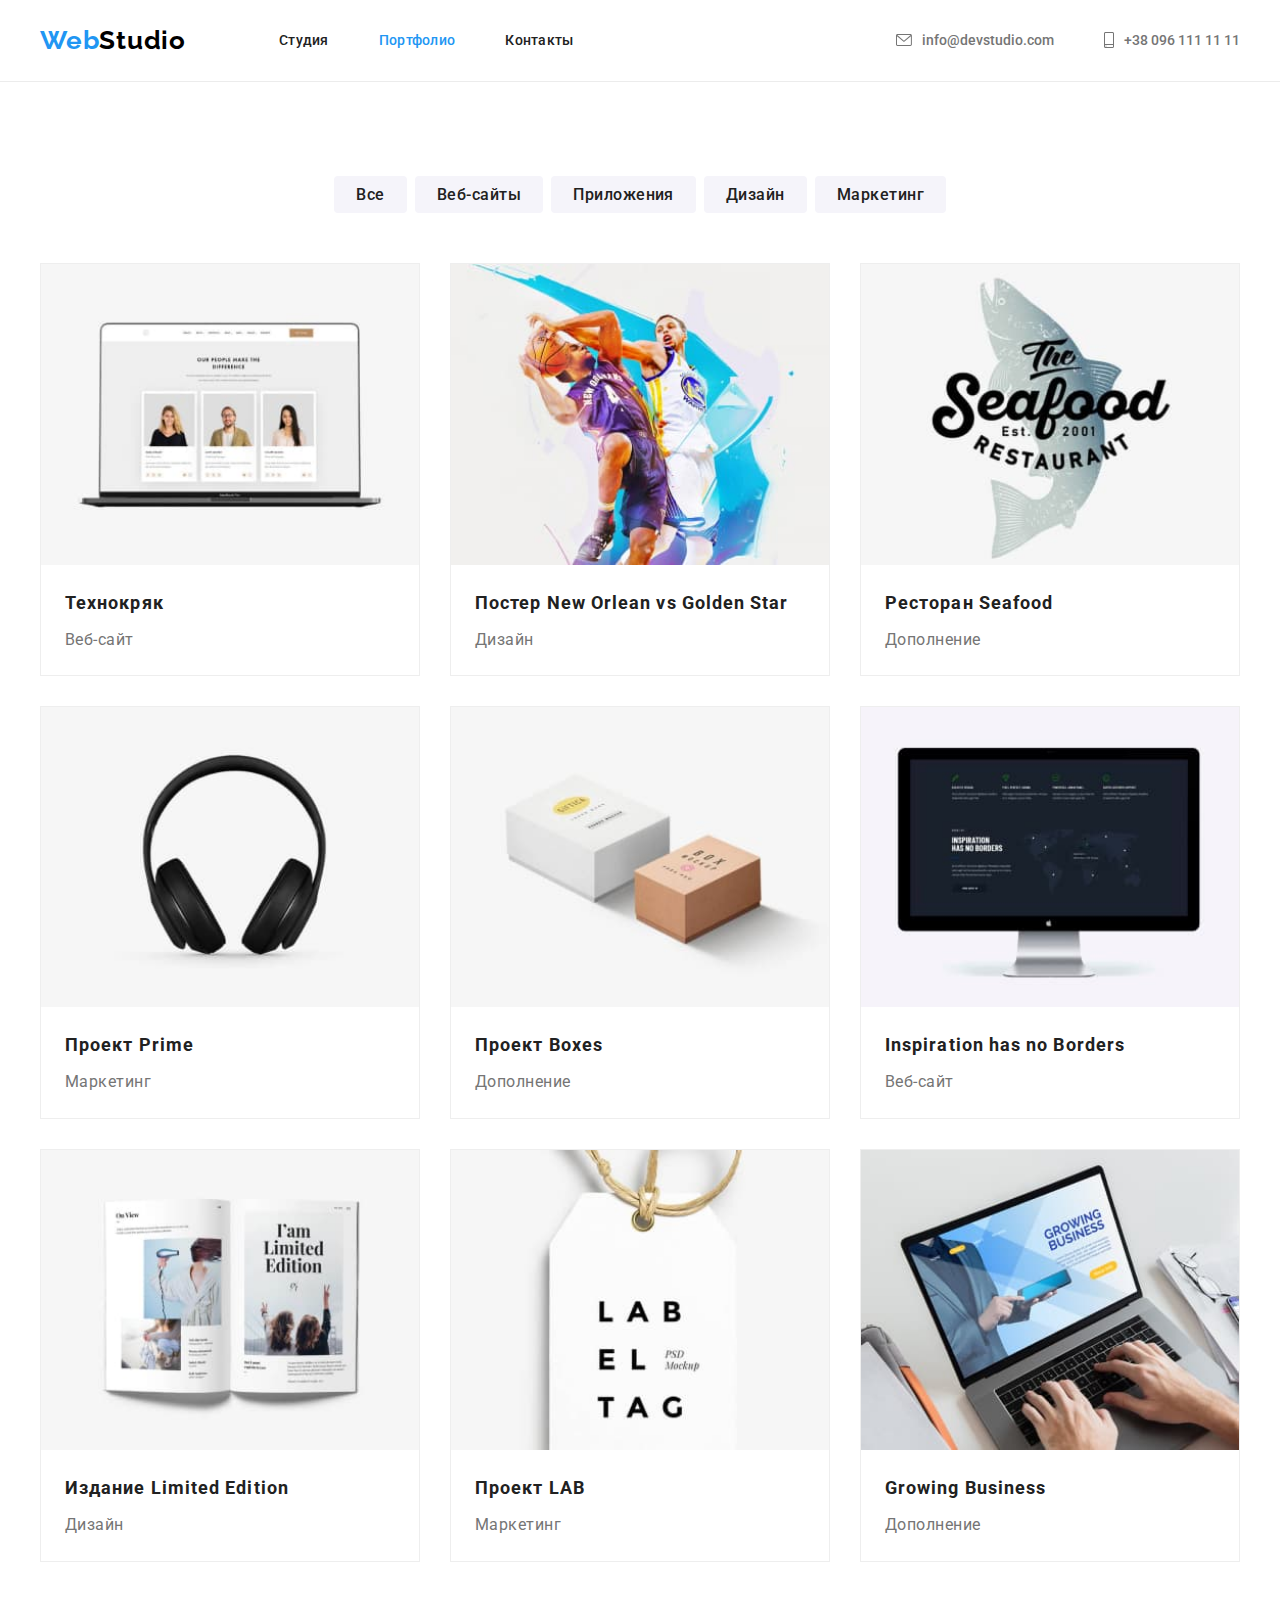
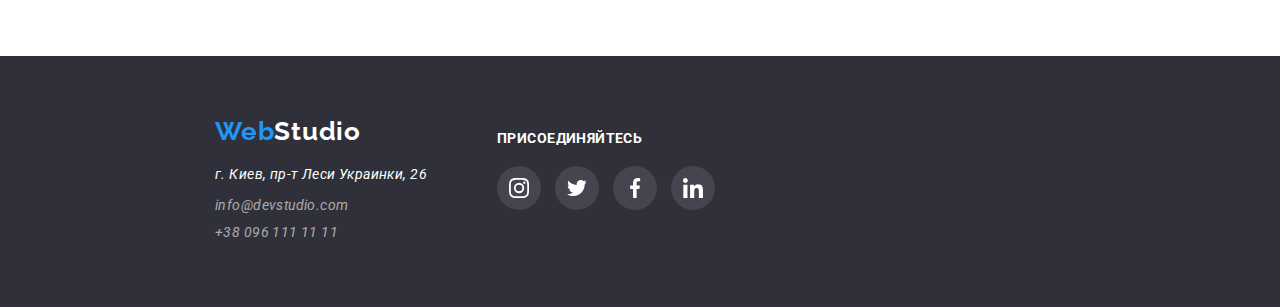
==== portfolio.html @ 1db094ba "добавил файлы проекта" ====
<!DOCTYPE html>
<html lang="ru">
  <head>
    <meta charset="UTF-8" />
    <meta name="viewport" content="width=device-width, initial-scale=1.0" />
    <title>Document</title>
    <link rel="preconnect" href="https://fonts.googleapis.com" />
    <link rel="preconnect" href="https://fonts.gstatic.com" crossorigin />
    <link
      href="https://fonts.googleapis.com/css2?family=Raleway:wght@700&family=Roboto:wght@400;500;700;900&display=swap"
      rel="stylesheet"
    />
    <link
      rel="stylesheet"
      href="https://cdnjs.cloudflare.com/ajax/libs/modern-normalize/2.0.0/modern-normalize.min.css"
    />
    <link rel="stylesheet" href="./css/styles.css" />
  </head>
  <body class="page">
    <!--Шапка сайта-->
    <header class="header">
      <div class="container main-nav">
        <nav class="nav">
          <a class="logo link" href="./index.html" aria-label="Логотип">
            <span class="web">Web</span>Studio
          </a>

          <ul class="site-nav list">
            <li class="nav-item">
              <a class="link" href="./index.html" aria-label="Студия">Студия</a>
            </li>
            <li class="nav-item">
              <a class="link current" href="" aria-label="Портфолио"
                >Портфолио</a
              >
            </li>
            <li class="nav-item">
              <a class="link" href="" aria-label="Контакты">Контакты</a>
            </li>
          </ul>
        </nav>

        <ul class="auth-nav list">
          <li class="nav-item">
            <a class="link" href="mailto:info@devstudio.com" aria-label="Имейл">
              <svg class="auth-icon" width="16" height="12">
                <use href="./images/sprite/sprite.svg#icon-envelope"></use>
              </svg>
              info@devstudio.com
            </a>
          </li>
          <li class="nav-item">
            <a
              class="phone-link link"
              href="tel:+38 096 111 11 11"
              aria-label="Телефон"
            >
              <svg class="auth-icon" width="10" height="16">
                <use href="./images/sprite/sprite.svg#icon-smartphone"></use>
              </svg>
              +38 096 111 11 11
            </a>
          </li>
        </ul>
      </div>
    </header>

    <!-- Проекты -->
    <main>
      <section class="portfolio">
        <div class="container">
          <ul class="filter-buttons list">
            <li class="button">
              <button type="button" aria-label="Все">Все</button>
            </li>
            <li class="button">
              <button type="button" aria-label="Веб-сайты">Веб-сайты</button>
            </li>
            <li class="button">
              <button type="button" aria-label="Приложения">Приложения</button>
            </li>
            <li class="button">
              <button type="button" aria-label="Дизайн">Дизайн</button>
            </li>
            <li class="button">
              <button type="button" aria-label="Маркетинг">Маркетинг</button>
            </li>
          </ul>
        </div>

        <div class="container">
          <ul class="list portfolio-items">
            <li class="portfoio-card">
              <article>
                <a class="link" href="">
                  <div class="card-thumb">
                    <img
                      class="card-image"
                      src="./images/portfolio/img1.jpg"
                      alt="фотографии людей на экране ноутбука"
                      width="370"
                    />
                  </div>
                  <div class="card-content">
                    <h3 class="portfolio-title">Технокряк</h3>
                    <p class="project">Веб-сайт</p>
                    <p class="project-description">
                      Lorem ipsum dolor sit amet consectetur adipisicing elit.
                      Possimus placeat corporis ratione? Repellendus repellat
                      sed sequi quidem porro provident consectetur voluptatibus
                      animi! Repudiandae modi reprehenderit, nobis nemo
                      molestias veniam asperiores.
                    </p>
                  </div>
                </a>
              </article>
            </li>

            <li class="portfoio-card">
              <article>
                <a class="link" href="">
                  <div class="card-thumb">
                    <img
                      class="card-image"
                      src="./images/portfolio/img2.jpg"
                      alt="два баскетболиста"
                      width="370"
                    />
                  </div>
                  <div class="card-content">
                    <h3 class="portfolio-title">
                      Постер New Orlean vs Golden Star
                    </h3>
                    <p class="project">Дизайн</p>
                    <p class="project-description">
                      Lorem ipsum dolor sit amet consectetur adipisicing elit.
                      Possimus placeat corporis ratione? Repellendus repellat
                      sed sequi quidem porro provident consectetur voluptatibus
                      animi! Repudiandae modi reprehenderit, nobis nemo
                      molestias veniam asperiores.
                    </p>
                  </div>
                </a>
              </article>
            </li>

            <li class="portfoio-card">
              <article>
                <a class="link" href="">
                  <div class="card-thumb">
                    <img
                      class="card-image"
                      src="./images/portfolio/img3.jpg"
                      alt="логотип ресторана"
                      width="370"
                    />
                  </div>
                  <div class="card-content">
                    <h3 class="portfolio-title">Ресторан Seafood</h3>
                    <p class="project">Дополнение</p>
                    <p class="project-description">
                      Lorem ipsum dolor sit amet consectetur adipisicing elit.
                      Possimus placeat corporis ratione? Repellendus repellat
                      sed sequi quidem porro provident consectetur voluptatibus
                      animi! Repudiandae modi reprehenderit, nobis nemo
                      molestias veniam asperiores.
                    </p>
                  </div>
                </a>
              </article>
            </li>

            <li class="portfoio-card">
              <article>
                <a class="link" href="">
                  <div class="card-thumb">
                    <img
                      class="card-image"
                      src="./images/portfolio/img4.jpg"
                      alt="наушники"
                      width="370"
                    />
                  </div>
                  <div class="card-content">
                    <h3 class="portfolio-title">Проект Prime</h3>
                    <p class="project">Маркетинг</p>
                    <p class="project-description">
                      Lorem ipsum dolor sit amet consectetur adipisicing elit.
                      Possimus placeat corporis ratione? Repellendus repellat
                      sed sequi quidem porro provident consectetur voluptatibus
                      animi! Repudiandae modi reprehenderit, nobis nemo
                      molestias veniam asperiores.
                    </p>
                  </div>
                </a>
              </article>
            </li>

            <li class="portfoio-card">
              <article>
                <a class="link" href="">
                  <div class="card-thumb">
                    <img
                      class="card-image"
                      src="./images/portfolio/img5.jpg"
                      alt="две коробки"
                      width="370"
                    />
                  </div>
                  <div class="card-content">
                    <h3 class="portfolio-title">Проект Boxes</h3>
                    <p class="project">Дополнение</p>
                    <p class="project-description">
                      Lorem ipsum dolor sit amet consectetur adipisicing elit.
                      Possimus placeat corporis ratione? Repellendus repellat
                      sed sequi quidem porro provident consectetur voluptatibus
                      animi! Repudiandae modi reprehenderit, nobis nemo
                      molestias veniam asperiores.
                    </p>
                  </div>
                </a>
              </article>
            </li>

            <li class="portfoio-card">
              <article>
                <a class="link" href="">
                  <div class="card-thumb">
                    <img
                      class="card-image"
                      src="./images/portfolio/img6.jpg"
                      alt="монитор компьютера"
                      width="370"
                    />
                  </div>
                  <div class="card-content">
                    <h3 class="portfolio-title">Inspiration has no Borders</h3>
                    <p class="project">Веб-сайт</p>
                    <p class="project-description">
                      Lorem ipsum dolor sit amet consectetur adipisicing elit.
                      Possimus placeat corporis ratione? Repellendus repellat
                      sed sequi quidem porro provident consectetur voluptatibus
                      animi! Repudiandae modi reprehenderit, nobis nemo
                      molestias veniam asperiores.
                    </p>
                  </div>
                </a>
              </article>
            </li>

            <li class="portfoio-card">
              <article>
                <a class="link" href="">
                  <div class="card-thumb">
                    <img
                      class="card-image"
                      src="./images/portfolio/img7.jpg"
                      alt="открытая книга"
                      width="370"
                    />
                  </div>
                  <div class="card-content">
                    <h3 class="portfolio-title">Издание Limited Edition</h3>
                    <p class="project">Дизайн</p>
                    <p class="project-description">
                      Lorem ipsum dolor sit amet consectetur adipisicing elit.
                      Possimus placeat corporis ratione? Repellendus repellat
                      sed sequi quidem porro provident consectetur voluptatibus
                      animi! Repudiandae modi reprehenderit, nobis nemo
                      molestias veniam asperiores.
                    </p>
                  </div>
                </a>
              </article>
            </li>

            <li class="portfoio-card">
              <article>
                <a class="link" href="">
                  <div class="card-thumb">
                    <img
                      class="card-image"
                      src="./images/portfolio/img8.jpg"
                      alt="ярлык на нитке"
                      width="370"
                    />
                  </div>
                  <div class="card-content">
                    <h3 class="portfolio-title">Проект LAB</h3>
                    <p class="project">Маркетинг</p>
                    <p class="project-description">
                      Lorem ipsum dolor sit amet consectetur adipisicing elit.
                      Possimus placeat corporis ratione? Repellendus repellat
                      sed sequi quidem porro provident consectetur voluptatibus
                      animi! Repudiandae modi reprehenderit, nobis nemo
                      molestias veniam asperiores.
                    </p>
                  </div></a
                >
              </article>
            </li>

            <li class="portfoio-card">
              <article>
                <a class="link" href="">
                  <div class="card-thumb">
                    <img
                      class="card-image"
                      src="./images/portfolio/img9.jpg"
                      alt="человек работющий за ноутбуком"
                      width="370"
                    />
                  </div>
                  <div class="card-content">
                    <h3 class="portfolio-title">Growing Business</h3>
                    <p class="project">Дополнение</p>
                    <p class="project-description">
                      Lorem ipsum dolor sit amet consectetur adipisicing elit.
                      Possimus placeat corporis ratione? Repellendus repellat
                      sed sequi quidem porro provident consectetur voluptatibus
                      animi! Repudiandae modi reprehenderit, nobis nemo
                      molestias veniam asperiores.
                    </p>
                  </div>
                </a>
              </article>
            </li>
          </ul>
        </div>
      </section>
    </main>

    <!--Подвал-->
    <footer class="main-footer">
      <div class="footer-address">
        <a class="logo link" href="/index.html" aria-label="Логотип">
          <span class="web">Web</span>Studio
        </a>
        <address>
          <p class="location">г. Киев, пр-т Леси Украинки, 26</p>
        </address>
        <address>
          <ul class="list">
            <li class="address-element">
              <a
                class="link"
                href="mailto:info@devstudio.com"
                aria-label="Имейл"
                >info@devstudio.com</a
              >
            </li>
            <li class="address-element">
              <a class="link" href="tel:+38 096 111 11 11" aria-label="Телефон"
                >+38 096 111 11 11</a
              >
            </li>
          </ul>
        </address>
      </div>
      <div class="footer-networks">
        <h3 class="networks-title">Присоединяйтесь</h3>
        <a class="footer-link" href="" aria-label="Инстаграм">
          <svg class="icon-footer">
            <use href="./images/sprite/sprite.svg#icon-footer-instagram"></use>
          </svg>
        </a>
        <a class="footer-link" href="" aria-label="Твиттер">
          <svg class="icon-footer">
            <use href="./images/sprite/sprite.svg#icon-footer-Vector"></use>
          </svg>
        </a>
        <a class="footer-link" href="" aria-label="Фейсбук">
          <svg class="icon-footer">
            <use href="./images/sprite/sprite.svg#icon-footer-facebook"></use>
          </svg>
        </a>
        <a class="footer-link" href="" aria-label="Линкедин">
          <svg class="icon-footer">
            <use href="./images/sprite/sprite.svg#icon-footer-linkedin"></use>
          </svg>
        </a>
      </div>
    </footer>
  </body>
</html>
---- css/styles.css ----
:root {
  --header-color: #212121;
  --dark-bg-color: #2f303a;
  --text-color: #757575;
  --primary-background: #ffffff;
  --accent-color: #2196f3;
  --secondary-background: #f5f4fa;
  --additional-background: rgba(47, 48, 58, 0.4);
  --ligo-black: #000000;
  --header-border-color: #ececec;
  --card-border-color: #eeeeee;
  --address-element: rgba(255, 255, 255, 0.6);
  --networks-title: rgba(255, 255, 255, 1);
  --background-icon: rgba(255, 255, 255, 0.1);
  --clients-border: rgba(175, 177, 184, 1);
  --icon-network: #afb1b8;
  --icon-logo: #afb1b8;
  --card-set-gap: 30px;

  --questionable: #f5f5f5;
}

.page {
  background-color: var(--primary-background);
  color: var(--header-color);

  font-family: roboto, sans-serif;
}

img {
  display: block;
  max-width: 100%;
  height: auto;
}

.list {
  list-style: none;
  padding: 0;
  margin: 0;
}

.link {
  text-decoration: none;
}

.header {
  border-bottom: 1px solid var(--header-border-color);
}

.container {
  width: 1230px;
  padding-left: 15px;
  padding-right: 15px;
  margin-left: auto;
  margin-right: auto;
}

/* Шапка */
.main-nav {
  display: flex;
  align-items: center;
  /* border-bottom: 1px solid tomato; */
}

.nav {
  display: flex;
  align-items: center;
}

header .logo {
  color: var(--ligo-black);
  font-family: raleway;

  font-size: 26px;
  font-weight: 700;
  line-height: normal;
  letter-spacing: 0.78px;
}

.web {
  color: var(--accent-color);
}

.logo:hover,
.logo:focus {
  color: var(--accent-color);
}

.site-nav {
  display: flex;
  margin-left: 93px;
}

/* .site-nav .nav-item:not(:last-child) {
  margin-right: 50px;
} */

.site-nav .nav-item + .nav-item {
  margin-left: 50px;
}

.site-nav .link {
  display: block;
  padding-top: 32px;
  padding-bottom: 32px;

  color: var(--header-color);

  font-size: 14px;
  font-weight: 500;
  line-height: normal;
  letter-spacing: 0.28px;
}

.site-nav .link:hover,
.site-nav .link:focus {
  color: var(--accent-color);
}

.site-nav .link.current {
  color: var(--accent-color);
}

.auth-nav {
  display: flex;
  margin-left: auto;
}

.auth-nav .nav-item + .nav-item {
  margin-left: 50px;
}

.auth-nav .link {
  display: flex;
  align-items: center;
  padding-top: 32px;
  padding-bottom: 32px;

  color: var(--text-color);

  font-size: 14px;
  font-weight: 500;
  line-height: 1.2;
  letter-spacing: 2%;
}

.auth-icon {
  margin-right: 10px;

  fill: currentColor;
}
.auth-nav .link:hover,
.auth-nav .link:focus {
  color: var(--accent-color);
}

/* Герой */
.hero {
  text-align: center;
}

.overlay {
  max-width: 1600px;
  height: 600px;
  padding: 200px 0;
  margin: 0 auto;

  background-color: var(--dark-bg-color);
  background-image: linear-gradient(
      to right,
      var(--additional-background),
      var(--additional-background)
    ),
    url("../images/hero/hero.jpg");
  background-repeat: no-repeat;
  background-position: center;
  background-size: cover;
}

.hero-text {
  margin-top: 0;
  margin-bottom: 30px;

  color: var(--primary-background);
  text-shadow: 0px 4px 4px rgba(0, 0, 0, 0.25);

  font-size: 44px;
  font-weight: 900;
  line-height: 1.4;
  letter-spacing: 2.64px;
  text-transform: uppercase;
}

.hero-button {
  border: none;
  border-radius: 4px;
  padding: 10px 32px;
  text-align: center;

  background-color: var(--accent-color);
  color: #fff;

  text-align: center;
  font-size: 16px;
  font-weight: 700;
  line-height: 1.9;
  letter-spacing: 0.96px;

  cursor: pointer;
}

/* Преимущества */
.hide-title {
  opacity: 0;
  margin-top: 0;
  margin-bottom: 0;
}

.advantages {
  padding-top: 94px;
}

.advantages-items {
  display: flex;
  flex-wrap: wrap;
  justify-content: space-between;

  font-size: 14px;
  font-weight: 700;
  line-height: normal;
  letter-spacing: 0.42px;
  text-transform: uppercase;
}

/* .advantages-items .item-advantage + .item-advantage {
  margin-left: 30px;
} */

.item-advantage {
  width: 270px;
}

.icon-thumb {
  display: flex;
  margin-bottom: 30px;
  height: 120px;
  align-items: center;
  justify-content: center;
  border-radius: 4px;
  background-color: var(--secondary-background);
}

.icon-advantage {
  width: 70px;
  height: 70px;
}

.advantages-title {
  margin-top: 0;
  margin-bottom: 10px;

  font-size: 14px;
  font-weight: 700;
  line-height: 1.2;
  letter-spacing: 0.03em;
  text-align: left;
}

.advantages-items .content {
  margin: 0;

  color: var(--text-color);

  font-size: 14px;
  font-weight: 400;
  line-height: 1.7;
  letter-spacing: 0.42px;
}

/* Чем мы занимаемся */
.classes {
  padding-top: 94px;
  padding-bottom: 94px;
}

.classes-title,
.team-title,
.client-title {
  margin-top: 0;
  margin-bottom: 50px;

  text-align: center;
  font-size: 36px;
  font-weight: 700;
  line-height: normal;
  letter-spacing: 1.08px;
}

.classes-items {
  display: flex;
  flex-wrap: wrap;
  justify-content: space-between;
}

/* Наша команда */
.our-team {
  max-width: 1600px;
  margin: 0 auto;
  padding-top: 94px;
  padding-bottom: 94px;

  background-color: var(--secondary-background);
}

.team {
  display: flex;
  flex-wrap: wrap;
  justify-content: space-between;
  text-align: center;
}

.team-card {
  width: 270px;
  height: 428px;
  background-color: var(--primary-background);
  border-radius: 0px 0px 4px 4px;

  box-shadow: 0px 2px 1px 0px rgba(0, 0, 0, 0.2),
    0px 1px 1px 0px rgba(0, 0, 0, 0.14), 0px 1px 3px 0px rgba(0, 0, 0, 0.12);
}

.command-title {
  margin-top: 30px;
  margin-bottom: 10px;

  text-align: center;
  font-size: 16px;
  font-weight: 500;
  line-height: normal;
  letter-spacing: 0.48px;
}

.team .speciality {
  margin: 0 0 16px 0;

  color: var(--text-color);

  text-align: center;
  font-size: 16px;
  font-weight: 400;
  line-height: normal;
  letter-spacing: 0.48px;
}

.team-link {
  display: inline-flex;
  justify-content: center;
  align-items: center;
  width: 44px;
  height: 44px;
  margin-bottom: 30px;
  border-radius: 50%;
  background-size: 20px;
  background-repeat: no-repeat;
  background-position: center;
  color: var(--icon-network);
}

.team-link:not(:last-child) {
  margin-right: 10px;
}

.team-link:hover,
.team-link:focus {
  background-color: var(--accent-color);
  color: var(--primary-background);
}

.icon-network {
  width: 20px;
  height: 20px;

  fill: currentColor;
}

/* Постоянные клиенты */
.clients {
  padding-top: 94px;
  padding-bottom: 94px;

  text-align: center;
}

.logos-clients {
  display: inline-flex;
  justify-content: center;
  align-items: center;
  width: 170px;
  height: 92px;
  border: 1px solid var(--clients-border);
  border-radius: 4px;
  background-size: 106px 60px;
  background-repeat: no-repeat;
  background-position: center;
  color: var(--icon-logo);
}

.logos-clients:not(:last-child) {
  margin-right: 30px;
}

.logos-clients:hover,
.logos-clients:focus {
  border-color: var(--accent-color);
  color: var(--accent-color);
}

.icon-logo {
  width: 160px;
  height: 60px;

  fill: currentColor;
}

/* Подвал */
.main-footer {
  display: flex;
  max-width: 1600px;
  height: 251px;
  padding: 60px 0 60px 215px;
  margin: 0 auto;

  background-color: var(--dark-bg-color);
}

.footer-address {
  margin-right: 70px;
}

footer .logo {
  display: inline-block;
  margin-bottom: 20px;

  color: var(--primary-background);
  font-family: raleway;

  font-size: 26px;
  font-weight: 700;
  line-height: normal;
  letter-spacing: 0.78px;
}

address .location {
  margin-top: 0;

  color: var(--primary-background);

  font-size: 14px;
  font-weight: 400;
  line-height: 1.2;
  letter-spacing: 0.42px;
}

.address-element .link {
  display: inline-block;
  margin-bottom: 9px;

  color: var(--address-element);

  font-size: 14px;
  font-weight: 400;
  line-height: 1.2;
  letter-spacing: 0.42px;
}

.networks-title {
  margin-bottom: 20px;

  color: var(--networks-title);

  font-family: Roboto;
  font-size: 14px;
  font-weight: 700;
  line-height: 1.2;
  letter-spacing: 0.03em;
  text-align: left;
  text-transform: uppercase;
}

.footer-link {
  display: inline-flex;
  justify-content: center;
  align-items: center;
  width: 44px;
  height: 44px;
  border-radius: 50%;
  background-size: 20px;
  background-repeat: no-repeat;
  background-position: center;
  background-color: var(--background-icon);
}

.footer-link:not(:last-child) {
  margin-right: 10px;
}

.footer-link:hover,
.footer-link:focus {
  background-color: var(--accent-color);
}

.icon-footer {
  width: 20px;
  height: 20px;
}

/* Портфолио */
.portfolio {
  padding: 94px 0;
}

.filter-buttons {
  display: flex;
  flex-wrap: wrap;
  justify-content: center;
  margin-bottom: 50px;
}

.filter-buttons button {
  display: inline-block;
  min-width: 73px;
  padding: 6px 22px;
  border: none;
  border-radius: 4px;
  text-align: center;
  cursor: pointer;

  color: var(--header-color);
  background-color: var(--secondary-background);

  font-family: inherit; /*явно унаслеуй шрифт от page*/
  font-size: 16px;
  font-weight: 500;
  line-height: 1.6;
  letter-spacing: 0.48px;
}

.filter-buttons .button + .button {
  margin-left: 8px;
}

.filter-buttons button:hover,
.filter-buttons button:focus {
  color: var(--primary-background);
  background-color: var(--accent-color);
  box-shadow: 0px 2px 2px 0px rgba(0, 0, 0, 0.12),
    0px 1px 2px 0px rgba(0, 0, 0, 0.08), 0px 3px 1px 0px rgba(0, 0, 0, 0.1);
}

.portfolio-items {
  display: flex;
  flex-wrap: wrap;

  margin-top: calc(-1 * var(--card-set-gap));
  margin-left: calc(-1 * var(--card-set-gap));
}

.portfoio-card {
  /* calc((100% - кол-во маржинов в строке * значение маржина) / кол-во элементов в строке) */
  width: calc((100% - 60px) / 3);
  flex-basis: calc(100% / 3 - var(--card-set-gap));
  margin-top: var(--card-set-gap);
  margin-left: var(--card-set-gap);
  border-radius: 0px, 0px, 4px, 4px;
  overflow: hidden;
}

.portfoio-card:nth-child(3n) {
  margin-right: 0;
}

.portfoio-card:nth-last-child(-n + 3) {
  margin-bottom: 0;
}

.portfoio-card:hover,
.portfoio-card:focus {
  box-shadow: 1px 4px 6px 0px rgba(0, 0, 0, 0.16),
    0px 4px 4px 0px rgba(0, 0, 0, 0.06), 0px 1px 1px 0px rgba(0, 0, 0, 0.12);
}

/* Альтернатива */
/* .portfoio-card:not(:nth-child(3n)) {
  margin-right: 30px;
}

.portfoio-card:not(:nth-last-child(-n + 3)) {
  margin-bottom: 30px;
} */

.card-thumb {
  border-top: 1px solid var(--card-border-color);
  border-right: 1px solid var(--card-border-color);
  border-left: 1px solid var(--card-border-color);
}

.card-image {
  display: block;
  width: 100%;
}

.card-content {
  padding: 20px 24px;
  border-right: 1px solid var(--card-border-color);
  border-bottom: 1px solid var(--card-border-color);
  border-left: 1px solid var(--card-border-color);
}

.portfolio-title {
  margin-top: 0;
  margin-bottom: 4px;
  /* margin-left: 24px; */

  color: var(--header-color);

  font-size: 18px;
  font-weight: 700;
  line-height: 2;
  letter-spacing: 1.08px;
}

.portfolio-items .project {
  margin-top: 0;
  margin-bottom: 0;

  color: var(--text-color);

  font-size: 16px;
  font-weight: 400;
  line-height: 1.9;
  letter-spacing: 0.48px;
}

.portfolio-items .project-description {
  display: none;
  margin: 0;

  color: var(--text-color);
}
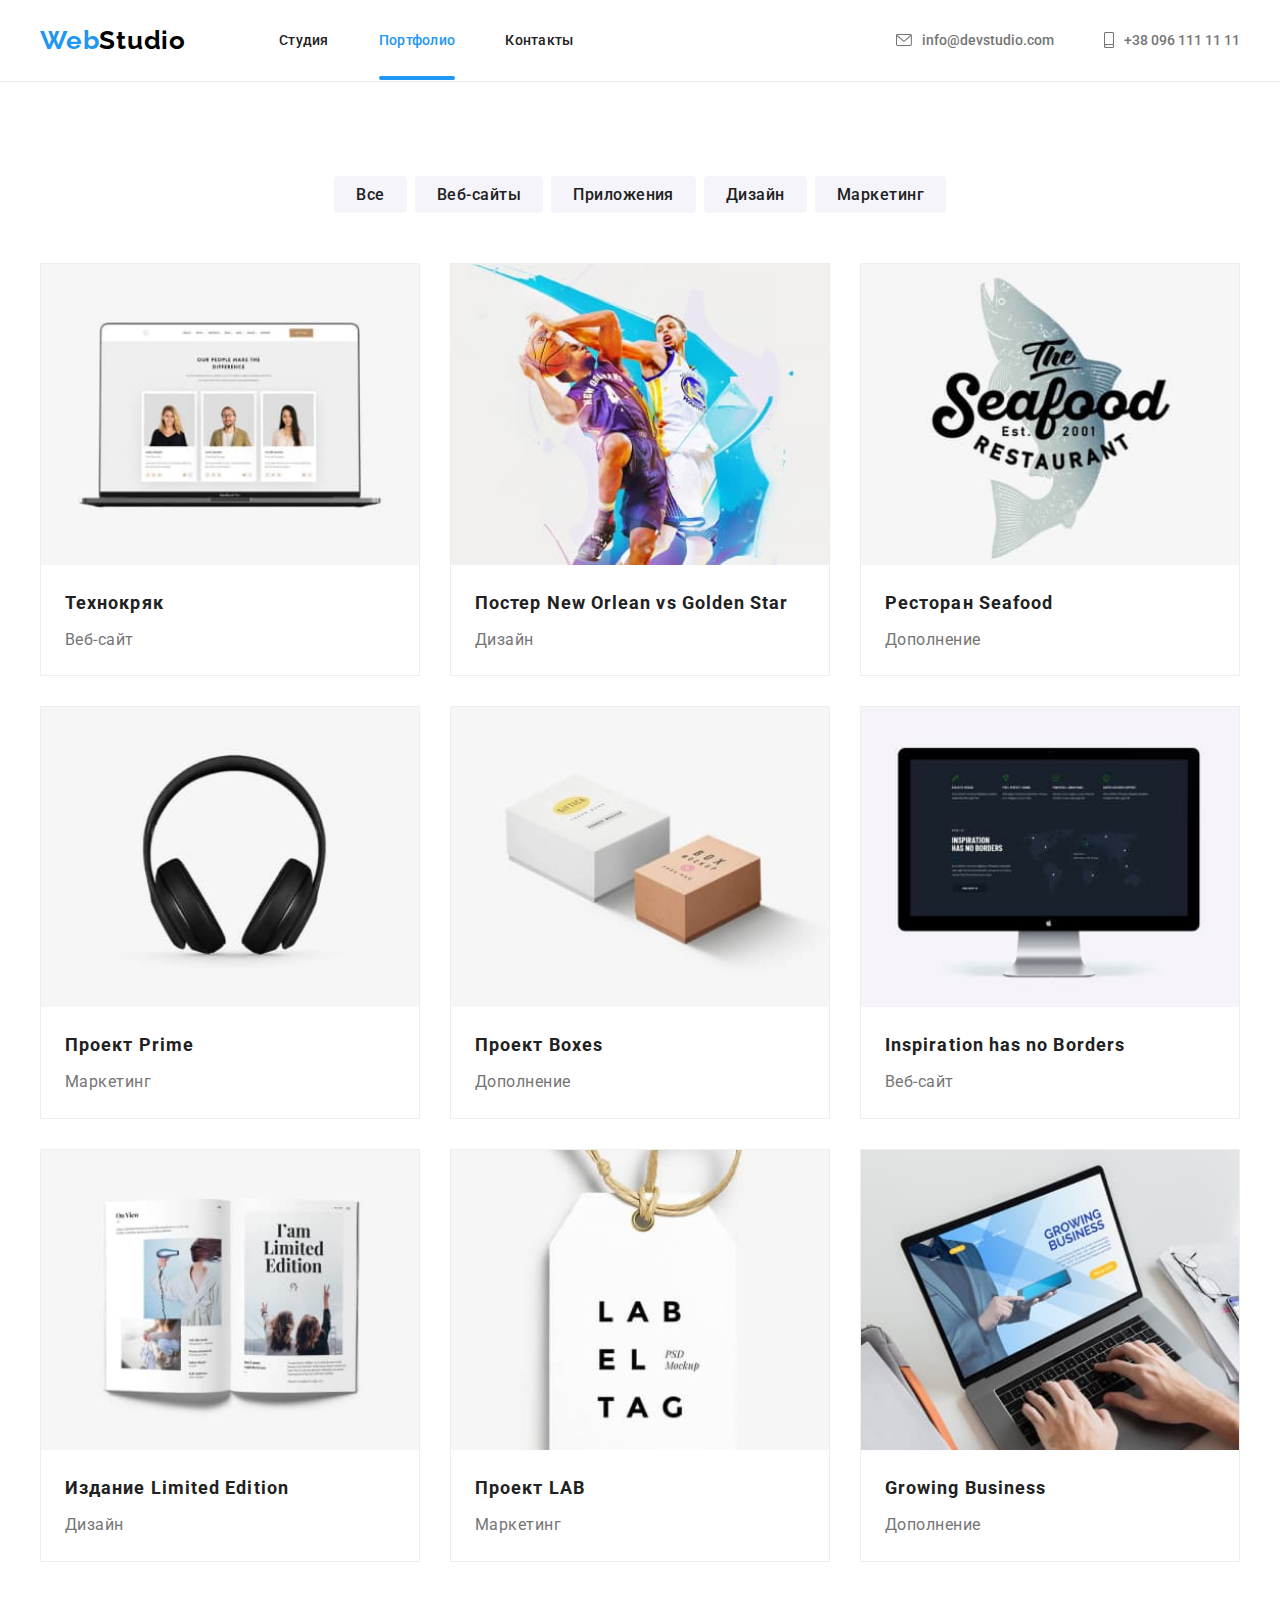
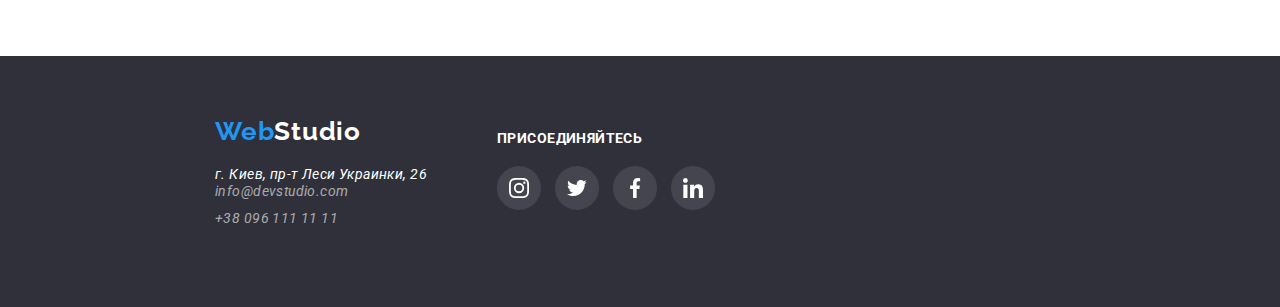
==== commit 195f4921: "сделал ховер-бекдроп на карточку в портфолио" ====
--- a/portfolio.html
+++ b/portfolio.html
@@ -21,28 +21,34 @@
     <header class="header">
       <div class="container main-nav">
         <nav class="nav">
-          <a class="logo link" href="./index.html" aria-label="Логотип">
+          <a class="logo" href="./index.html" aria-label="Логотип">
             <span class="web">Web</span>Studio
           </a>
 
           <ul class="site-nav list">
             <li class="nav-item">
-              <a class="link" href="./index.html" aria-label="Студия">Студия</a>
+              <a class="nav-link" href="./index.html" aria-label="Студия"
+                >Студия</a
+              >
             </li>
             <li class="nav-item">
-              <a class="link current" href="" aria-label="Портфолио"
+              <a class="nav-link current" href="" aria-label="Портфолио"
                 >Портфолио</a
               >
             </li>
             <li class="nav-item">
-              <a class="link" href="" aria-label="Контакты">Контакты</a>
+              <a class="nav-link" href="" aria-label="Контакты">Контакты</a>
             </li>
           </ul>
         </nav>
 
         <ul class="auth-nav list">
           <li class="nav-item">
-            <a class="link" href="mailto:info@devstudio.com" aria-label="Имейл">
+            <a
+              class="auth-link"
+              href="mailto:info@devstudio.com"
+              aria-label="Имейл"
+            >
               <svg class="auth-icon" width="16" height="12">
                 <use href="./images/sprite/sprite.svg#icon-envelope"></use>
               </svg>
@@ -51,7 +57,7 @@
           </li>
           <li class="nav-item">
             <a
-              class="phone-link link"
+              class="auth-link"
               href="tel:+38 096 111 11 11"
               aria-label="Телефон"
             >
@@ -333,7 +339,7 @@
     <!--Подвал-->
     <footer class="main-footer">
       <div class="footer-address">
-        <a class="logo link" href="/index.html" aria-label="Логотип">
+        <a class="logo" href="/index.html" aria-label="Логотип">
           <span class="web">Web</span>Studio
         </a>
         <address>
@@ -343,14 +349,17 @@
           <ul class="list">
             <li class="address-element">
               <a
-                class="link"
+                class="address-link"
                 href="mailto:info@devstudio.com"
                 aria-label="Имейл"
                 >info@devstudio.com</a
               >
             </li>
             <li class="address-element">
-              <a class="link" href="tel:+38 096 111 11 11" aria-label="Телефон"
+              <a
+                class="address-link"
+                href="tel:+38 096 111 11 11"
+                aria-label="Телефон"
                 >+38 096 111 11 11</a
               >
             </li>
--- a/css/styles.css
+++ b/css/styles.css
@@ -1,6 +1,7 @@
 :root {
   --header-color: #212121;
   --dark-bg-color: #2f303a;
+  --trans-bg-color: rgba(47, 48, 58, 80%);
   --text-color: #757575;
   --primary-background: #ffffff;
   --accent-color: #2196f3;
@@ -27,6 +28,14 @@
   font-family: roboto, sans-serif;
 }
 
+a {
+  text-decoration: none;
+}
+
+p {
+  margin: 0;
+}
+
 img {
   display: block;
   max-width: 100%;
@@ -37,10 +46,6 @@
   list-style: none;
   padding: 0;
   margin: 0;
-}
-
-.link {
-  text-decoration: none;
 }
 
 .header {
@@ -99,7 +104,9 @@
   margin-left: 50px;
 }
 
-.site-nav .link {
+.nav-link {
+  position: relative;
+
   display: block;
   padding-top: 32px;
   padding-bottom: 32px;
@@ -112,13 +119,32 @@
   letter-spacing: 0.28px;
 }
 
-.site-nav .link:hover,
-.site-nav .link:focus {
+.nav-link:hover,
+.nav-link:focus {
   color: var(--accent-color);
 }
 
-.site-nav .link.current {
+.nav-link.current {
   color: var(--accent-color);
+}
+
+.nav-link::after {
+  position: absolute;
+  bottom: 0;
+
+  content: "";
+  display: block;
+  width: 100%;
+  height: 4px;
+  border-radius: 2px;
+
+  background-color: var(--accent-color);
+
+  opacity: 0;
+}
+
+.nav-link.current::after {
+  opacity: 1;
 }
 
 .auth-nav {
@@ -130,7 +156,7 @@
   margin-left: 50px;
 }
 
-.auth-nav .link {
+.auth-link {
   display: flex;
   align-items: center;
   padding-top: 32px;
@@ -149,8 +175,8 @@
 
   fill: currentColor;
 }
-.auth-nav .link:hover,
-.auth-nav .link:focus {
+.auth-link:hover,
+.auth-link:focus {
   color: var(--accent-color);
 }
 
@@ -300,6 +326,36 @@
   display: flex;
   flex-wrap: wrap;
   justify-content: space-between;
+}
+
+.class-item {
+  position: relative;
+  display: flex;
+}
+
+.class-category {
+  position: absolute;
+
+  width: 100%;
+  height: 70px;
+  bottom: 0;
+
+  background-color: var(--trans-bg-color);
+}
+
+.category-title {
+  padding: 27px 0;
+
+  font-family: Roboto;
+  font-style: normal;
+  font-weight: bold;
+  font-size: 14px;
+  line-height: 1.14;
+  text-align: center;
+  letter-spacing: 0.03em;
+  text-transform: uppercase;
+
+  color: var(--primary-background);
 }
 
 /* Наша команда */
@@ -461,7 +517,7 @@
   letter-spacing: 0.42px;
 }
 
-.address-element .link {
+.address-link {
   display: inline-block;
   margin-bottom: 9px;
 
@@ -599,9 +655,28 @@
 } */
 
 .card-thumb {
+  position: relative;
+
+  display: flex;
   border-top: 1px solid var(--card-border-color);
   border-right: 1px solid var(--card-border-color);
   border-left: 1px solid var(--card-border-color);
+}
+
+.card-thumb::after {
+  position: absolute;
+
+  content: "";
+  width: 100%;
+  height: 100%;
+  background-color: red;
+
+  opacity: 0;
+}
+
+.card-thumb:hover::after,
+.card-thumb:focus::after {
+  opacity: 1;
 }
 
 .card-image {
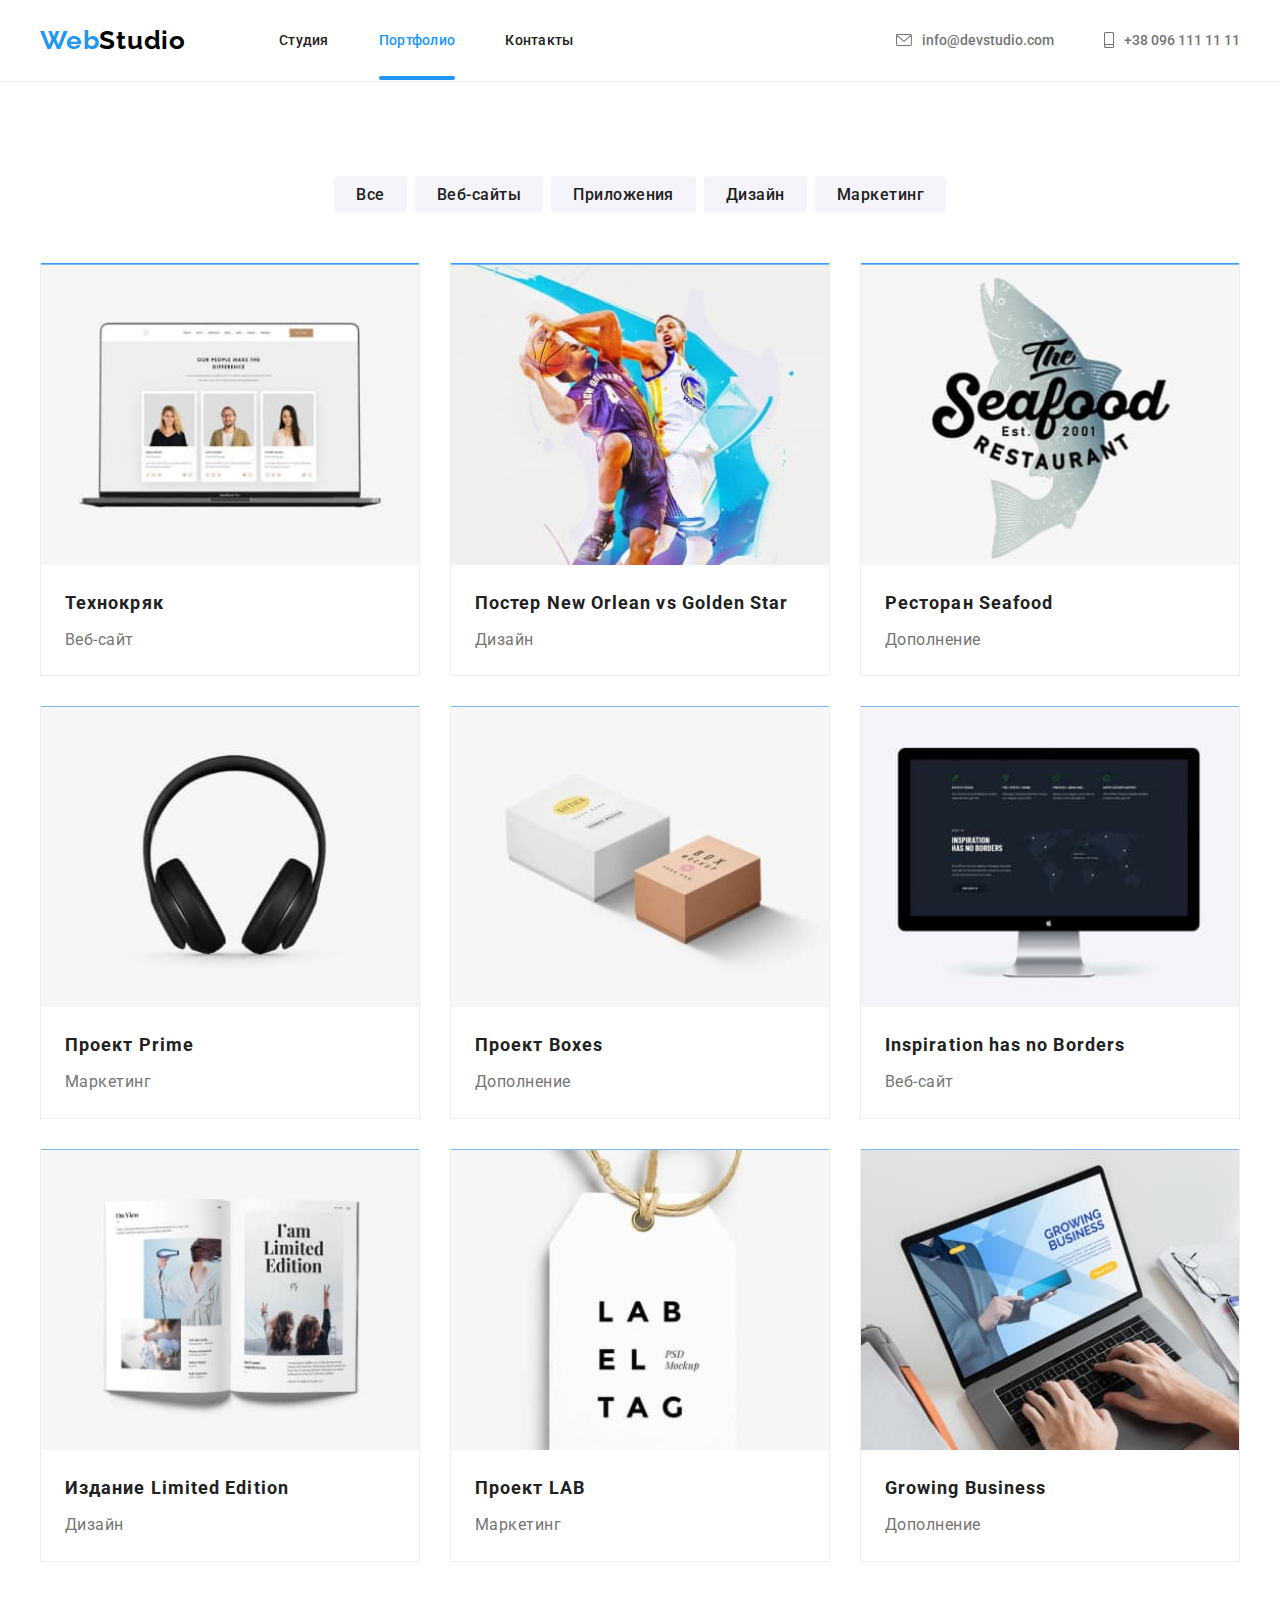
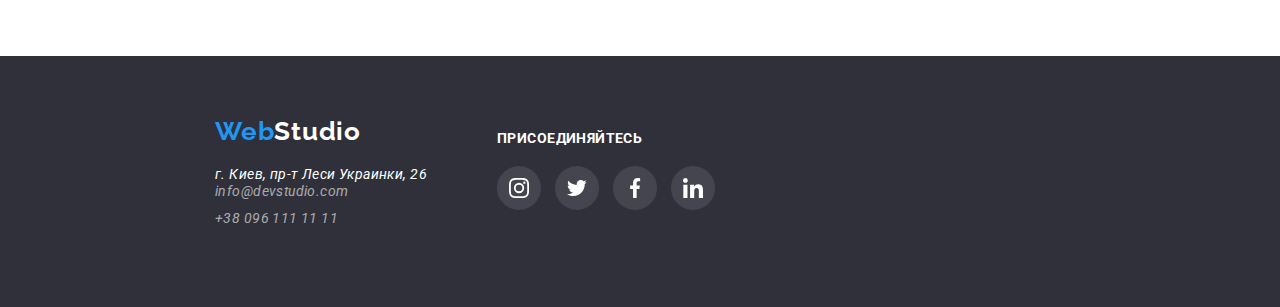
==== commit b04d8dc7: "сделал оверлеи в портфолио" ====
--- a/portfolio.html
+++ b/portfolio.html
@@ -97,8 +97,8 @@
         <div class="container">
           <ul class="list portfolio-items">
             <li class="portfoio-card">
-              <article>
-                <a class="link" href="">
+              <article class="card">
+                <a href="">
                   <div class="card-thumb">
                     <img
                       class="card-image"
@@ -106,25 +106,26 @@
                       alt="фотографии людей на экране ноутбука"
                       width="370"
                     />
+                    <div class="portfolio-overlay">
+                      <p class="project-description">
+                        Ресурс предлагает комплексные предложения с разным
+                        уровнем функционала и сервисы. Все это позволит
+                        посетителю получить исчерпывающие сведения о компании
+                        или частной личности.
+                      </p>
+                    </div>
                   </div>
                   <div class="card-content">
                     <h3 class="portfolio-title">Технокряк</h3>
                     <p class="project">Веб-сайт</p>
-                    <p class="project-description">
-                      Lorem ipsum dolor sit amet consectetur adipisicing elit.
-                      Possimus placeat corporis ratione? Repellendus repellat
-                      sed sequi quidem porro provident consectetur voluptatibus
-                      animi! Repudiandae modi reprehenderit, nobis nemo
-                      molestias veniam asperiores.
-                    </p>
-                  </div>
-                </a>
-              </article>
-            </li>
-
-            <li class="portfoio-card">
-              <article>
-                <a class="link" href="">
+                  </div>
+                </a>
+              </article>
+            </li>
+
+            <li class="portfoio-card">
+              <article class="card">
+                <a href="">
                   <div class="card-thumb">
                     <img
                       class="card-image"
@@ -132,27 +133,28 @@
                       alt="два баскетболиста"
                       width="370"
                     />
+                    <div class="portfolio-overlay">
+                      <p class="project-description">
+                        Ресурс предлагает комплексные предложения с разным
+                        уровнем функционала и сервисы. Все это позволит
+                        посетителю получить исчерпывающие сведения о компании
+                        или частной личности.
+                      </p>
+                    </div>
                   </div>
                   <div class="card-content">
                     <h3 class="portfolio-title">
                       Постер New Orlean vs Golden Star
                     </h3>
                     <p class="project">Дизайн</p>
-                    <p class="project-description">
-                      Lorem ipsum dolor sit amet consectetur adipisicing elit.
-                      Possimus placeat corporis ratione? Repellendus repellat
-                      sed sequi quidem porro provident consectetur voluptatibus
-                      animi! Repudiandae modi reprehenderit, nobis nemo
-                      molestias veniam asperiores.
-                    </p>
-                  </div>
-                </a>
-              </article>
-            </li>
-
-            <li class="portfoio-card">
-              <article>
-                <a class="link" href="">
+                  </div>
+                </a>
+              </article>
+            </li>
+
+            <li class="portfoio-card">
+              <article class="card">
+                <a href="">
                   <div class="card-thumb">
                     <img
                       class="card-image"
@@ -160,25 +162,26 @@
                       alt="логотип ресторана"
                       width="370"
                     />
+                    <div class="portfolio-overlay">
+                      <p class="project-description">
+                        Ресурс предлагает комплексные предложения с разным
+                        уровнем функционала и сервисы. Все это позволит
+                        посетителю получить исчерпывающие сведения о компании
+                        или частной личности.
+                      </p>
+                    </div>
                   </div>
                   <div class="card-content">
                     <h3 class="portfolio-title">Ресторан Seafood</h3>
                     <p class="project">Дополнение</p>
-                    <p class="project-description">
-                      Lorem ipsum dolor sit amet consectetur adipisicing elit.
-                      Possimus placeat corporis ratione? Repellendus repellat
-                      sed sequi quidem porro provident consectetur voluptatibus
-                      animi! Repudiandae modi reprehenderit, nobis nemo
-                      molestias veniam asperiores.
-                    </p>
-                  </div>
-                </a>
-              </article>
-            </li>
-
-            <li class="portfoio-card">
-              <article>
-                <a class="link" href="">
+                  </div>
+                </a>
+              </article>
+            </li>
+
+            <li class="portfoio-card">
+              <article class="card">
+                <a href="">
                   <div class="card-thumb">
                     <img
                       class="card-image"
@@ -186,25 +189,26 @@
                       alt="наушники"
                       width="370"
                     />
+                    <div class="portfolio-overlay">
+                      <p class="project-description">
+                        Ресурс предлагает комплексные предложения с разным
+                        уровнем функционала и сервисы. Все это позволит
+                        посетителю получить исчерпывающие сведения о компании
+                        или частной личности.
+                      </p>
+                    </div>
                   </div>
                   <div class="card-content">
                     <h3 class="portfolio-title">Проект Prime</h3>
                     <p class="project">Маркетинг</p>
-                    <p class="project-description">
-                      Lorem ipsum dolor sit amet consectetur adipisicing elit.
-                      Possimus placeat corporis ratione? Repellendus repellat
-                      sed sequi quidem porro provident consectetur voluptatibus
-                      animi! Repudiandae modi reprehenderit, nobis nemo
-                      molestias veniam asperiores.
-                    </p>
-                  </div>
-                </a>
-              </article>
-            </li>
-
-            <li class="portfoio-card">
-              <article>
-                <a class="link" href="">
+                  </div>
+                </a>
+              </article>
+            </li>
+
+            <li class="portfoio-card">
+              <article class="card">
+                <a href="">
                   <div class="card-thumb">
                     <img
                       class="card-image"
@@ -212,25 +216,26 @@
                       alt="две коробки"
                       width="370"
                     />
+                    <div class="portfolio-overlay">
+                      <p class="project-description">
+                        Ресурс предлагает комплексные предложения с разным
+                        уровнем функционала и сервисы. Все это позволит
+                        посетителю получить исчерпывающие сведения о компании
+                        или частной личности.
+                      </p>
+                    </div>
                   </div>
                   <div class="card-content">
                     <h3 class="portfolio-title">Проект Boxes</h3>
                     <p class="project">Дополнение</p>
-                    <p class="project-description">
-                      Lorem ipsum dolor sit amet consectetur adipisicing elit.
-                      Possimus placeat corporis ratione? Repellendus repellat
-                      sed sequi quidem porro provident consectetur voluptatibus
-                      animi! Repudiandae modi reprehenderit, nobis nemo
-                      molestias veniam asperiores.
-                    </p>
-                  </div>
-                </a>
-              </article>
-            </li>
-
-            <li class="portfoio-card">
-              <article>
-                <a class="link" href="">
+                  </div>
+                </a>
+              </article>
+            </li>
+
+            <li class="portfoio-card">
+              <article class="card">
+                <a href="">
                   <div class="card-thumb">
                     <img
                       class="card-image"
@@ -238,25 +243,26 @@
                       alt="монитор компьютера"
                       width="370"
                     />
+                    <div class="portfolio-overlay">
+                      <p class="project-description">
+                        Ресурс предлагает комплексные предложения с разным
+                        уровнем функционала и сервисы. Все это позволит
+                        посетителю получить исчерпывающие сведения о компании
+                        или частной личности.
+                      </p>
+                    </div>
                   </div>
                   <div class="card-content">
                     <h3 class="portfolio-title">Inspiration has no Borders</h3>
                     <p class="project">Веб-сайт</p>
-                    <p class="project-description">
-                      Lorem ipsum dolor sit amet consectetur adipisicing elit.
-                      Possimus placeat corporis ratione? Repellendus repellat
-                      sed sequi quidem porro provident consectetur voluptatibus
-                      animi! Repudiandae modi reprehenderit, nobis nemo
-                      molestias veniam asperiores.
-                    </p>
-                  </div>
-                </a>
-              </article>
-            </li>
-
-            <li class="portfoio-card">
-              <article>
-                <a class="link" href="">
+                  </div>
+                </a>
+              </article>
+            </li>
+
+            <li class="portfoio-card">
+              <article class="card">
+                <a href="">
                   <div class="card-thumb">
                     <img
                       class="card-image"
@@ -264,25 +270,26 @@
                       alt="открытая книга"
                       width="370"
                     />
+                    <div class="portfolio-overlay">
+                      <p class="project-description">
+                        Ресурс предлагает комплексные предложения с разным
+                        уровнем функционала и сервисы. Все это позволит
+                        посетителю получить исчерпывающие сведения о компании
+                        или частной личности.
+                      </p>
+                    </div>
                   </div>
                   <div class="card-content">
                     <h3 class="portfolio-title">Издание Limited Edition</h3>
                     <p class="project">Дизайн</p>
-                    <p class="project-description">
-                      Lorem ipsum dolor sit amet consectetur adipisicing elit.
-                      Possimus placeat corporis ratione? Repellendus repellat
-                      sed sequi quidem porro provident consectetur voluptatibus
-                      animi! Repudiandae modi reprehenderit, nobis nemo
-                      molestias veniam asperiores.
-                    </p>
-                  </div>
-                </a>
-              </article>
-            </li>
-
-            <li class="portfoio-card">
-              <article>
-                <a class="link" href="">
+                  </div>
+                </a>
+              </article>
+            </li>
+
+            <li class="portfoio-card">
+              <article class="card">
+                <a href="">
                   <div class="card-thumb">
                     <img
                       class="card-image"
@@ -290,25 +297,26 @@
                       alt="ярлык на нитке"
                       width="370"
                     />
+                    <div class="portfolio-overlay">
+                      <p class="project-description">
+                        Ресурс предлагает комплексные предложения с разным
+                        уровнем функционала и сервисы. Все это позволит
+                        посетителю получить исчерпывающие сведения о компании
+                        или частной личности.
+                      </p>
+                    </div>
                   </div>
                   <div class="card-content">
                     <h3 class="portfolio-title">Проект LAB</h3>
                     <p class="project">Маркетинг</p>
-                    <p class="project-description">
-                      Lorem ipsum dolor sit amet consectetur adipisicing elit.
-                      Possimus placeat corporis ratione? Repellendus repellat
-                      sed sequi quidem porro provident consectetur voluptatibus
-                      animi! Repudiandae modi reprehenderit, nobis nemo
-                      molestias veniam asperiores.
-                    </p>
                   </div></a
                 >
               </article>
             </li>
 
             <li class="portfoio-card">
-              <article>
-                <a class="link" href="">
+              <article class="card">
+                <a href="">
                   <div class="card-thumb">
                     <img
                       class="card-image"
@@ -316,17 +324,18 @@
                       alt="человек работющий за ноутбуком"
                       width="370"
                     />
+                    <div class="portfolio-overlay">
+                      <p class="project-description">
+                        Ресурс предлагает комплексные предложения с разным
+                        уровнем функционала и сервисы. Все это позволит
+                        посетителю получить исчерпывающие сведения о компании
+                        или частной личности.
+                      </p>
+                    </div>
                   </div>
                   <div class="card-content">
                     <h3 class="portfolio-title">Growing Business</h3>
                     <p class="project">Дополнение</p>
-                    <p class="project-description">
-                      Lorem ipsum dolor sit amet consectetur adipisicing elit.
-                      Possimus placeat corporis ratione? Repellendus repellat
-                      sed sequi quidem porro provident consectetur voluptatibus
-                      animi! Repudiandae modi reprehenderit, nobis nemo
-                      molestias veniam asperiores.
-                    </p>
                   </div>
                 </a>
               </article>
--- a/css/styles.css
+++ b/css/styles.css
@@ -1,6 +1,8 @@
 :root {
   --header-color: #212121;
   --dark-bg-color: #2f303a;
+  --card-bg-color: rgba(33, 150, 243, 90%);
+  --card-tx-color: rgba(255, 255, 255, 100%);
   --trans-bg-color: rgba(47, 48, 58, 80%);
   --text-color: #757575;
   --primary-background: #ffffff;
@@ -639,44 +641,67 @@
   margin-bottom: 0;
 }
 
+/* Альтернатива */
+/* .portfoio-card:not(:nth-child(3n)) {
+  margin-right: 30px;
+}
+
+.portfoio-card:not(:nth-last-child(-n + 3)) {
+  margin-bottom: 30px;
+} */
+
 .portfoio-card:hover,
 .portfoio-card:focus {
   box-shadow: 1px 4px 6px 0px rgba(0, 0, 0, 0.16),
     0px 4px 4px 0px rgba(0, 0, 0, 0.06), 0px 1px 1px 0px rgba(0, 0, 0, 0.12);
 }
 
-/* Альтернатива */
-/* .portfoio-card:not(:nth-child(3n)) {
-  margin-right: 30px;
-}
-
-.portfoio-card:not(:nth-last-child(-n + 3)) {
-  margin-bottom: 30px;
-} */
+.card {
+  width: 100%;
+}
 
 .card-thumb {
   position: relative;
 
   display: flex;
+
   border-top: 1px solid var(--card-border-color);
   border-right: 1px solid var(--card-border-color);
   border-left: 1px solid var(--card-border-color);
 }
 
-.card-thumb::after {
+.portfolio-overlay {
   position: absolute;
-
-  content: "";
   width: 100%;
   height: 100%;
-  background-color: red;
-
-  opacity: 0;
-}
-
-.card-thumb:hover::after,
-.card-thumb:focus::after {
-  opacity: 1;
+  top: 0;
+  left: 0;
+  overflow: hidden;
+  transform: translateY(-100%);
+
+  background-color: var(--card-bg-color);
+
+  /* opacity: 0; */
+}
+
+.project-description {
+  padding: 63px 24px;
+
+  color: var(--card-tx-color);
+
+  font-family: Roboto;
+  font-style: normal;
+  font-weight: normal;
+  font-size: 18px;
+  line-height: 1.56;
+  letter-spacing: 0.03em;
+}
+
+.portfoio-card:hover .portfolio-overlay,
+.portfoio-card:focus .portfolio-overlayn {
+  /* opacity: 1; */
+  transform: translateY(0);
+  transition: transform 250ms cubic-bezier(0.4, 0, 0.2, 1);
 }
 
 .card-image {
@@ -715,10 +740,3 @@
   line-height: 1.9;
   letter-spacing: 0.48px;
 }
-
-.portfolio-items .project-description {
-  display: none;
-  margin: 0;
-
-  color: var(--text-color);
-}
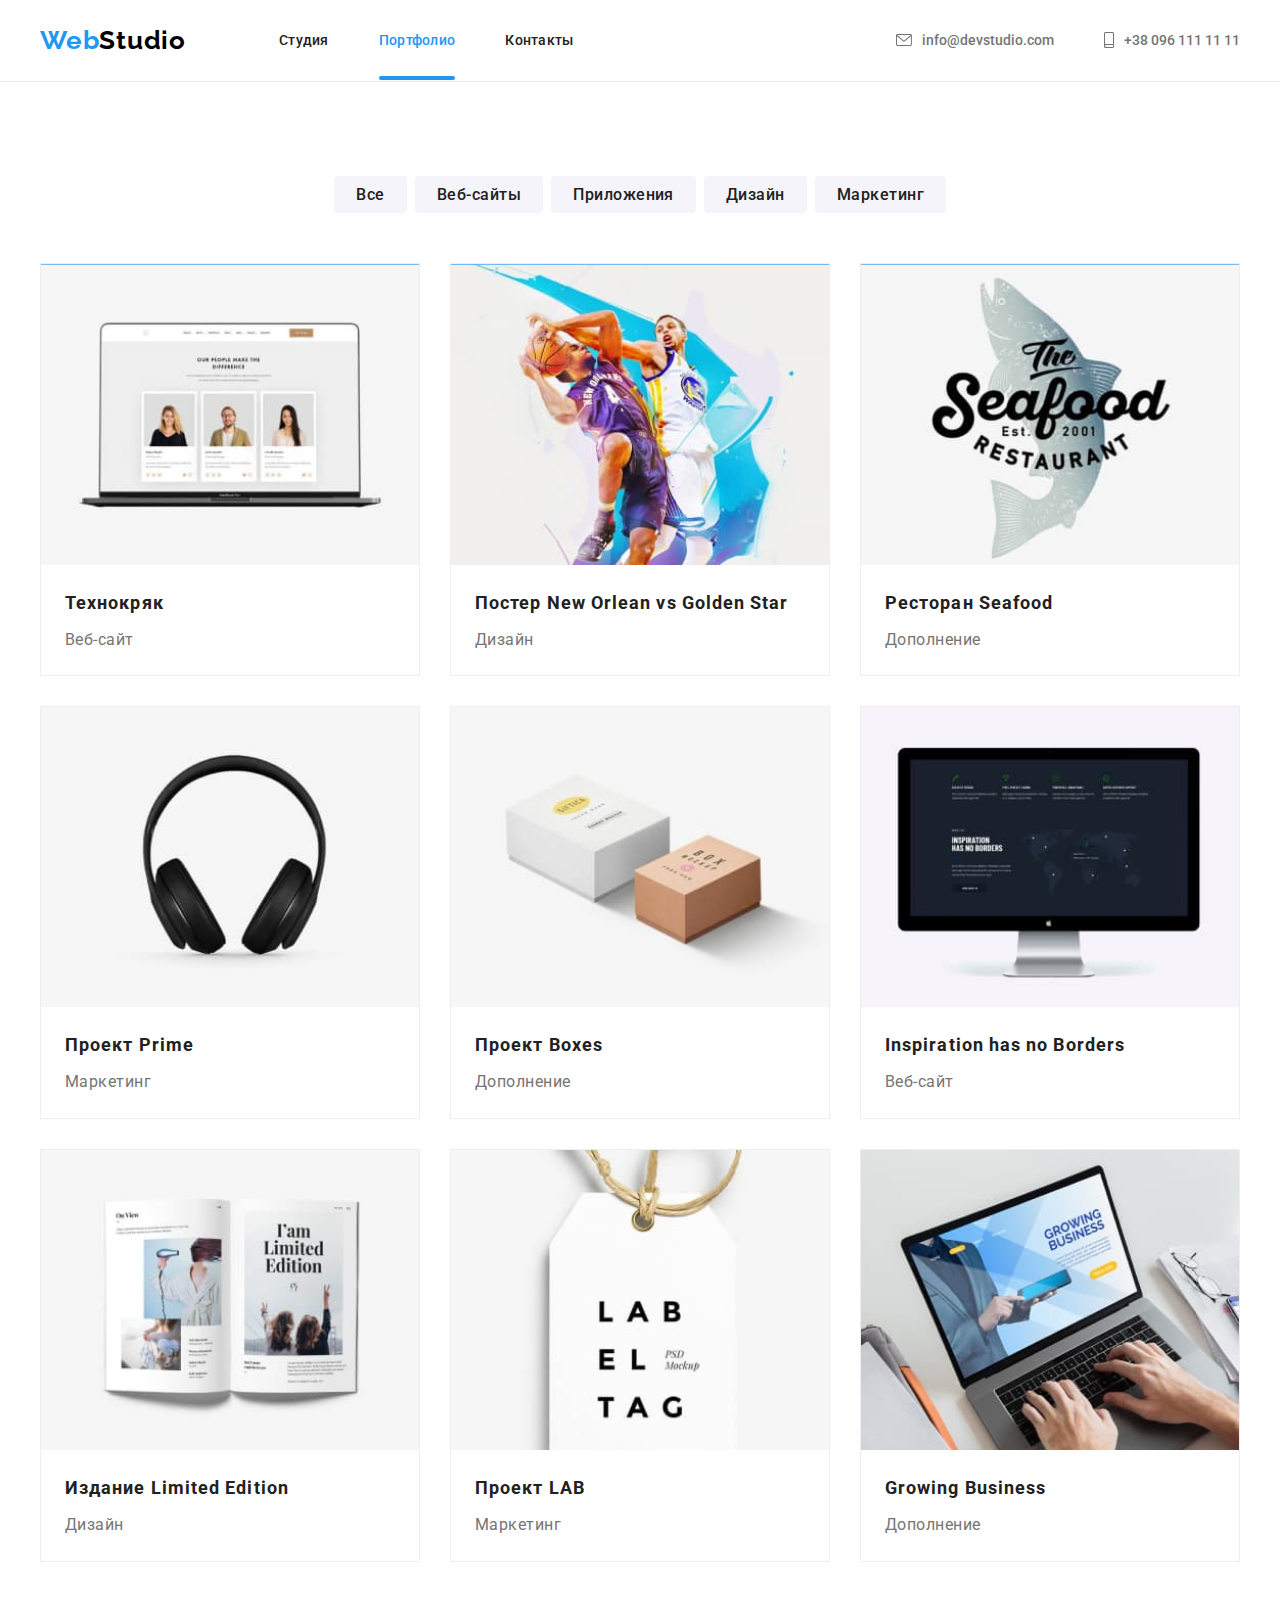
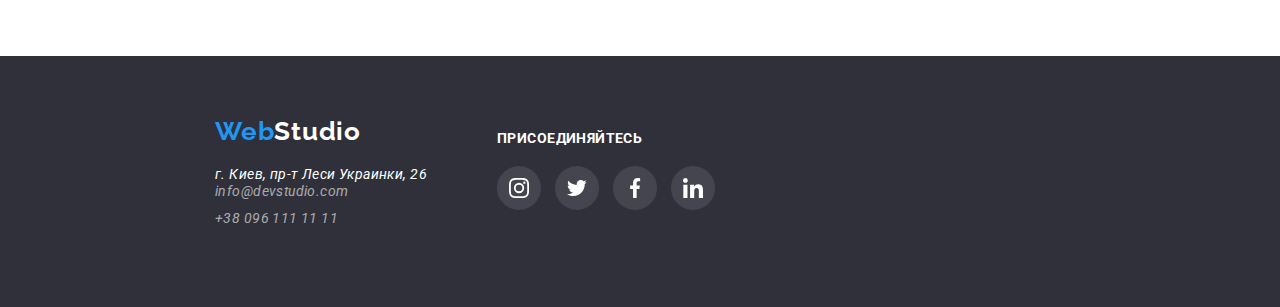
==== commit 0a453d1b: "исправил ошибки после проверки валидатора" ====
--- a/portfolio.html
+++ b/portfolio.html
@@ -58,7 +58,7 @@
           <li class="nav-item">
             <a
               class="auth-link"
-              href="tel:+38 096 111 11 11"
+              href="tel:(+38)096-111-11-11"
               aria-label="Телефон"
             >
               <svg class="auth-icon" width="10" height="16">
@@ -367,7 +367,7 @@
             <li class="address-element">
               <a
                 class="address-link"
-                href="tel:+38 096 111 11 11"
+                href="tel:(+38)096-111-11-11"
                 aria-label="Телефон"
                 >+38 096 111 11 11</a
               >
--- a/css/styles.css
+++ b/css/styles.css
@@ -18,9 +18,11 @@
   --clients-border: rgba(175, 177, 184, 1);
   --icon-network: #afb1b8;
   --icon-logo: #afb1b8;
+  --backdrop-color: rgba(0, 0, 0, 20%);
+  --border-btn-color: rgba(0, 0, 0, 10%);
   --card-set-gap: 30px;
-
-  --questionable: #f5f5f5;
+  --transition-type: cubic-bezier(0.4, 0, 0.2, 1);
+  --transition-time: 250ms;
 }
 
 .page {
@@ -82,6 +84,7 @@
   font-weight: 700;
   line-height: normal;
   letter-spacing: 0.78px;
+  transition: color var(--transition-time) var(--transition-type);
 }
 
 .web {
@@ -119,6 +122,8 @@
   font-weight: 500;
   line-height: normal;
   letter-spacing: 0.28px;
+
+  transition: color var(--transition-time) var(--transition-type);
 }
 
 .nav-link:hover,
@@ -170,6 +175,8 @@
   font-weight: 500;
   line-height: 1.2;
   letter-spacing: 2%;
+
+  transition: color var(--transition-time) var(--transition-type);
 }
 
 .auth-icon {
@@ -385,6 +392,59 @@
 
   box-shadow: 0px 2px 1px 0px rgba(0, 0, 0, 0.2),
     0px 1px 1px 0px rgba(0, 0, 0, 0.14), 0px 1px 3px 0px rgba(0, 0, 0, 0.12);
+}
+
+.team-scene {
+  width: 270px;
+  height: 260px;
+
+  background-color: var(--primary-background);
+  outline: 1px solid var(--secondary-background);
+
+  perspective: 600px;
+}
+
+.card-img {
+  position: relative;
+  width: 100%;
+  height: 100%;
+  transform: rotateY(0);
+  transition: transform 500ms var(--transition-type);
+  transform-style: preserve-3d;
+}
+
+.card-face {
+  position: absolute;
+  width: 100%;
+  height: 100%;
+  backface-visibility: hidden;
+}
+
+.card-back {
+  position: absolute;
+
+  display: flex;
+  align-items: center;
+  justify-content: center;
+  width: 100%;
+  height: 100%;
+
+  backface-visibility: hidden;
+  transform: rotateY(180deg);
+  background-color: var(--primary-background);
+  outline: 1px solid var(--accent-color);
+}
+
+.back-title {
+  font-size: 36px;
+  font-weight: 700;
+  line-height: normal;
+  letter-spacing: 1.08px;
+}
+
+.team-scene:hover .card-img,
+.team-scene:focus .card-img {
+  transform: rotateY(180deg);
 }
 
 .command-title {
@@ -422,6 +482,9 @@
   background-repeat: no-repeat;
   background-position: center;
   color: var(--icon-network);
+
+  transition: color var(--transition-time) var(--transition-type),
+    background var(--transition-time) var(--transition-type);
 }
 
 .team-link:not(:last-child) {
@@ -461,6 +524,8 @@
   background-repeat: no-repeat;
   background-position: center;
   color: var(--icon-logo);
+
+  transition: color var(--transition-time) var(--transition-type);
 }
 
 .logos-clients:not(:last-child) {
@@ -506,6 +571,8 @@
   font-weight: 700;
   line-height: normal;
   letter-spacing: 0.78px;
+
+  transition: color var(--transition-time) var(--transition-type);
 }
 
 address .location {
@@ -556,6 +623,8 @@
   background-repeat: no-repeat;
   background-position: center;
   background-color: var(--background-icon);
+
+  transition: background var(--transition-time) var(--transition-type);
 }
 
 .footer-link:not(:last-child) {
@@ -571,6 +640,74 @@
   width: 20px;
   height: 20px;
 }
+
+/* Модельное окно */
+.backdrop {
+  position: fixed;
+  top: 0;
+  left: 0;
+
+  width: 100%;
+  height: 100%;
+
+  background-color: var(--backdrop-color);
+
+  transition: opacity var(--transition-time) var(--transition-type);
+}
+
+.backdrop.is-hidden {
+  opacity: 0;
+  pointer-events: none;
+}
+
+.backdrop.is-hidden .modal {
+  transform: translate(-50%, -50%) scale(1.5);
+}
+
+.modal {
+  position: absolute;
+  top: 50%;
+  left: 50%;
+
+  min-width: 528px;
+  min-height: 581px;
+  margin-right: 0;
+
+  background-color: var(--primary-background);
+  border-radius: 4px;
+
+  box-shadow: 0px 1px 3px rgba(0, 0, 0, 0.12), 0px 1px 1px rgba(0, 0, 0, 0.14),
+    0px 2px 1px rgba(0, 0, 0, 0.2);
+
+  transform: translate(-50%, -50%) scale(1);
+  transition: transform var(--transition-time) var(--transition-type);
+}
+
+.modal-button {
+  position: absolute;
+  top: 0;
+  right: 0;
+
+  display: flex;
+  align-items: center;
+  justify-content: center;
+
+  width: 30px;
+  height: 30px;
+  margin: 8px;
+  border-radius: 50%;
+
+  border: 1px solid var(--border-btn-color);
+  background-color: var(--primary-background);
+  box-sizing: border-box;
+}
+
+/* .icon-close {
+  position: absolute;
+  top: 50%;
+  left: 50%;
+  transform: translate(-50%, -50%);
+} */
 
 /* Портфолио */
 .portfolio {
@@ -601,6 +738,9 @@
   font-weight: 500;
   line-height: 1.6;
   letter-spacing: 0.48px;
+
+  transition: color var(--transition-time) var(--transition-type),
+    background var(--transition-time) var(--transition-type);
 }
 
 .filter-buttons .button + .button {
@@ -668,25 +808,48 @@
   border-top: 1px solid var(--card-border-color);
   border-right: 1px solid var(--card-border-color);
   border-left: 1px solid var(--card-border-color);
-}
-
-.portfolio-overlay {
+
+  overflow: hidden;
+}
+
+/* .card-thumb::before {
+  content: "";
+
   position: absolute;
   width: 100%;
   height: 100%;
+  background-color: var(--card-bg-color);
+
+  transform: translateY(-100%);
+} */
+
+/* .portfoio-card:hover .card-thumb::before,
+.portfoio-card:focus .card-thumb::before {
+  transform: translateY(0);
+  transition: transform 250ms cubic-bezier(0.4, 0, 0.2, 1);
+} */
+
+.portfolio-overlay {
+  position: absolute;
   top: 0;
   left: 0;
+  width: 100%;
+  height: 100%;
   overflow: hidden;
   transform: translateY(-100%);
 
   background-color: var(--card-bg-color);
 
-  /* opacity: 0; */
+  transition: transform var(--transition-time) var(--transition-type);
 }
 
 .project-description {
+  /* position: absolute;
+  top: 0;
+  left: 0;
+  transform: translateY(-100%); */
+
   padding: 63px 24px;
-
   color: var(--card-tx-color);
 
   font-family: Roboto;
@@ -699,10 +862,14 @@
 
 .portfoio-card:hover .portfolio-overlay,
 .portfoio-card:focus .portfolio-overlayn {
-  /* opacity: 1; */
+  transform: translateY(0);
+}
+
+/* .portfoio-card:hover .project-description,
+.portfoio-card:focus .project-descriptionn {
   transform: translateY(0);
   transition: transform 250ms cubic-bezier(0.4, 0, 0.2, 1);
-}
+} */
 
 .card-image {
   display: block;
@@ -719,7 +886,6 @@
 .portfolio-title {
   margin-top: 0;
   margin-bottom: 4px;
-  /* margin-left: 24px; */
 
   color: var(--header-color);
 
